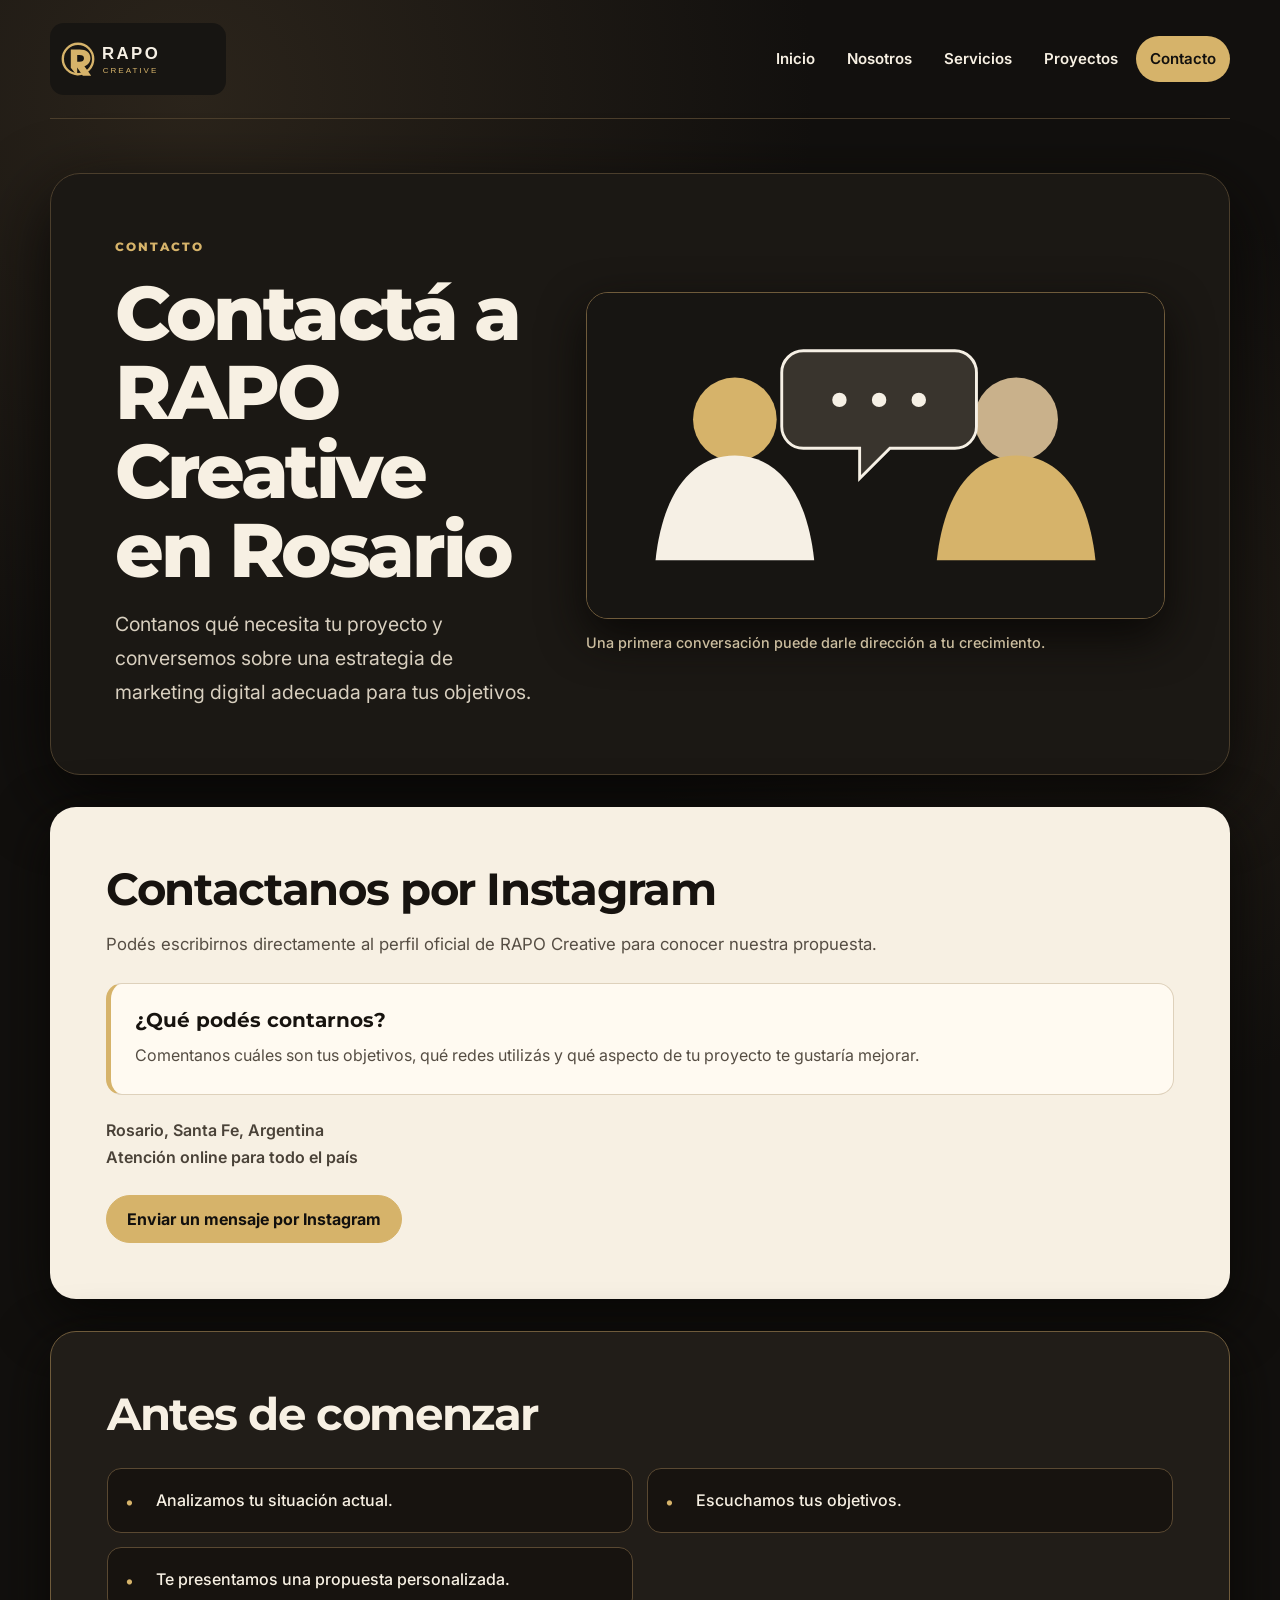
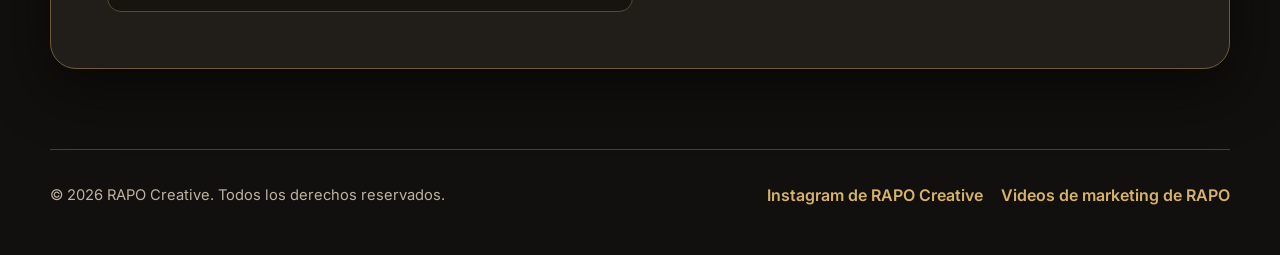
==== pages/contacto.html @ f34aa63b "feat: optimizar sitio RAPO para SEO y accesibilidad" ====
<!DOCTYPE html>
<html lang="es-AR">
<head>
  <meta charset="UTF-8">
  <meta name="viewport" content="width=device-width, initial-scale=1.0">
  <meta name="description" content="Contactá a RAPO Creative en Rosario para recibir una propuesta de community management, diseño web o estrategia para creadoras digitales.">
  <meta name="keywords" content="contacto agencia de marketing Rosario, presupuesto de community manager, presupuesto diseño web, consultoría de marketing digital, RAPO Creative">
  <meta name="author" content="RAPO Creative">
  <meta name="robots" content="index, follow">
  <meta name="theme-color" content="#12100e">
  <link rel="canonical" href="https://rapocreative.com.ar/pages/contacto.html">
  <link rel="icon" href="../assets/img/logo-rapo.svg" type="image/svg+xml">
  <meta property="og:locale" content="es_AR">
  <meta property="og:type" content="website">
  <meta property="og:site_name" content="RAPO Creative">
  <meta property="og:title" content="Contacto de RAPO Creative en Rosario">
  <meta property="og:description" content="Consultanos por servicios de community management, diseño web y estrategia digital.">
  <meta property="og:url" content="https://rapocreative.com.ar/pages/contacto.html">
  <meta name="twitter:card" content="summary">
  <link rel="preconnect" href="https://fonts.googleapis.com">
  <link rel="preconnect" href="https://fonts.gstatic.com" crossorigin>
  <link href="https://fonts.googleapis.com/css2?family=Inter:wght@400;500;600;700&amp;family=Montserrat:wght@600;700;800&amp;display=swap" rel="stylesheet">
  <link href="https://cdn.jsdelivr.net/npm/bootstrap@5.3.8/dist/css/bootstrap.min.css" rel="stylesheet" integrity="sha384-sRIl4kxILFvY47J16cr9ZwB07vP4J8+LH7qKQnuqkuIAvNWLzeN8tE5YBujZqJLB" crossorigin="anonymous">
  <link rel="stylesheet" href="../styles/styles.css">
  <title>Contacto de RAPO Creative en Rosario | Marketing digital</title>
</head>
<body class="site-body">
  <a class="skip-link" href="#contenido-principal">Saltar al contenido principal</a>
  <header class="site-header">
    <nav class="navbar navbar-expand-lg navbar-dark rapo-navbar" aria-label="Navegación principal">
      <div class="container-fluid px-0">
        <a class="navbar-brand logo-link" href="../index.html" aria-label="Ir al inicio de RAPO Creative">
          <img class="logo-image" src="../assets/img/logo-rapo.svg" alt="Logo de RAPO Creative" width="220" height="90">
        </a>
        <button class="navbar-toggler" type="button" data-bs-toggle="collapse" data-bs-target="#mainNav" aria-controls="mainNav" aria-expanded="false" aria-label="Abrir menú de navegación">
          <span class="navbar-toggler-icon"></span>
        </button>
        <div class="collapse navbar-collapse" id="mainNav">
          <ul class="navbar-nav ms-auto align-items-lg-center gap-lg-1">
            <li class="nav-item"><a class="nav-link menu-link" href="../index.html">Inicio</a></li>
            <li class="nav-item"><a class="nav-link menu-link" href="nosotros.html">Nosotros</a></li>
            <li class="nav-item"><a class="nav-link menu-link" href="servicios.html">Servicios</a></li>
            <li class="nav-item"><a class="nav-link menu-link" href="proyectos.html">Proyectos</a></li>
            <li class="nav-item"><a class="nav-link menu-link active" href="contacto.html" aria-current="page">Contacto</a></li>
          </ul>
        </div>
      </div>
    </nav>
  </header>

  <main class="site-main" id="contenido-principal">
    <section class="hero-section">
      <article class="hero-content">
        <p class="eyebrow-text">CONTACTO</p>
        <h1 class="page-title">Contactá a RAPO Creative en Rosario</h1>
        <p class="lead-text">Contanos qué necesita tu proyecto y conversemos sobre una estrategia de marketing digital adecuada para tus objetivos.</p>
      </article>

      <figure class="hero-figure">
        <img class="hero-image" src="../assets/img/contacto-agencia-marketing.svg" alt="Cliente conversando con el equipo de marketing digital de RAPO Creative" width="800" height="450" fetchpriority="high">
        <figcaption class="figure-caption">Una primera conversación puede darle dirección a tu crecimiento.</figcaption>
      </figure>
    </section>

    <section class="content-section" aria-labelledby="contacto-instagram-titulo">
      <h2 class="section-title" id="contacto-instagram-titulo">Contactanos por Instagram</h2>
      <p class="body-text">Podés escribirnos directamente al perfil oficial de RAPO Creative para conocer nuestra propuesta.</p>

      <article class="content-card">
        <h3 class="card-title">¿Qué podés contarnos?</h3>
        <p class="card-text">Comentanos cuáles son tus objetivos, qué redes utilizás y qué aspecto de tu proyecto te gustaría mejorar.</p>
      </article>

      <address class="contact-address">
        Rosario, Santa Fe, Argentina<br>
        Atención online para todo el país
      </address>

      <a class="btn rapo-btn rapo-btn--primary mt-4" href="https://www.instagram.com/rapocreative/" target="_blank" rel="me noopener noreferrer">Enviar un mensaje por Instagram</a>
    </section>

    <section class="content-section content-section--accent" aria-labelledby="antes-comenzar-titulo">
      <h2 class="section-title section-title--light" id="antes-comenzar-titulo">Antes de comenzar</h2>
      <ul class="feature-list">
        <li class="feature-item">Analizamos tu situación actual.</li>
        <li class="feature-item">Escuchamos tus objetivos.</li>
        <li class="feature-item">Te presentamos una propuesta personalizada.</li>
      </ul>
    </section>
  </main>

  <footer class="site-footer">
    <p class="copyright-text">&copy; 2026 RAPO Creative. Todos los derechos reservados.</p>
    <nav class="social-nav" aria-label="Redes sociales">
      <ul class="social-list">
        <li class="social-item"><a class="social-link" href="https://www.instagram.com/rapocreative/" target="_blank" rel="me noopener noreferrer">Instagram de RAPO Creative</a></li>
        <li class="social-item"><a class="social-link" href="https://www.instagram.com/rapocreative/reels/" target="_blank" rel="noopener noreferrer">Videos de marketing de RAPO</a></li>
      </ul>
    </nav>
  </footer>

  <script src="https://cdn.jsdelivr.net/npm/bootstrap@5.3.8/dist/js/bootstrap.bundle.min.js" integrity="sha384-FKyoEForCGlyvwx9Hj09JcYn3nv7wiPVlz7YYwJrWVcXK/BmnVDxM+D2scQbITxI" crossorigin="anonymous"></script>
</body>
</html>
---- styles/styles.css ----
/* ==================================================
   1. VARIABLES Y CONFIGURACIÓN GENERAL
   ================================================== */

:root {
  --rapo-bg: #12100e;
  --rapo-surface: #1b1814;
  --rapo-surface-strong: #211d18;
  --rapo-ivory: #f7f0e3;
  --rapo-ivory-soft: #fffaf1;
  --rapo-gold: #d6b36a;
  --rapo-gold-light: #f0d494;
  --rapo-border: #4b3e2c;
  --rapo-text-muted: #d8cfbf;
  --rapo-dark-text: #24201b;
  --rapo-shadow: #080706;
}

* {
  box-sizing: border-box;
}

html {
  scroll-behavior: smooth;
}

.skip-link {
  position: fixed;
  top: 12px;
  left: 12px;
  z-index: 1100;
  padding: 10px 16px;
  border-radius: 999px;
  background-color: var(--rapo-gold-light);
  color: var(--rapo-bg);
  font-weight: 800;
  text-decoration: none;
  transform: translateY(-160%);
  transition: transform 0.2s ease;
}

.skip-link:focus {
  outline: 3px solid var(--rapo-ivory);
  outline-offset: 3px;
  transform: translateY(0);
}

#contenido-principal {
  scroll-margin-top: 24px;
}

.site-body {
  min-height: 100vh;
  margin: 0;
  overflow-x: hidden;
  background-color: var(--rapo-bg);
  background-image:
    radial-gradient(circle at 15% 5%, #2b241b 0, transparent 30%),
    radial-gradient(circle at 85% 35%, #241e17 0, transparent 28%);
  color: var(--rapo-ivory);
  font-family: 'Inter', sans-serif;
  font-size: 1rem;
  font-weight: 400;
  line-height: 1.7;
}

/* ==================================================
   2. NAVBAR DE BOOTSTRAP PERSONALIZADA
   ================================================== */

.site-header {
  width: min(1180px, calc(100% - 24px));
  margin: 0 auto;
  padding: 18px 0;
  border-bottom: 1px solid var(--rapo-border);
}

.rapo-navbar {
  width: 100%;
  padding: 0;
}

.logo-link {
  display: inline-flex;
  margin: 0;
  padding: 0;
  border-radius: 14px;
  transition: transform 0.25s ease, filter 0.25s ease, box-shadow 0.25s ease;
}

.logo-link:hover {
  filter: brightness(1.12);
  transform: translateY(-2px);
}

.logo-link:focus-visible {
  outline: 3px solid var(--rapo-gold-light);
  outline-offset: 5px;
  box-shadow: 0 0 0 5px #12100e;
}

.logo-link:active {
  filter: brightness(0.94);
  transform: translateY(0) scale(0.98);
}

.logo-image {
  display: block;
  width: 164px;
  height: auto;
  border-radius: 14px;
}

.navbar-toggler {
  padding: 9px 11px;
  border: 1px solid var(--rapo-gold);
  border-radius: 12px;
  box-shadow: none;
  transition: background-color 0.2s ease, transform 0.2s ease, box-shadow 0.2s ease;
}

.navbar-toggler:hover {
  background-color: #d6b36a26;
  transform: translateY(-1px);
}

.navbar-toggler:focus {
  border-color: var(--rapo-gold-light);
  box-shadow: 0 0 0 4px #d6b36a40;
}

.navbar-toggler:active {
  background-color: var(--rapo-gold);
  transform: scale(0.96);
}

.navbar-collapse {
  padding: 16px 0 2px;
}

.rapo-navbar .navbar-nav .nav-link {
  display: block;
  margin: 3px 0;
  padding: 10px 14px;
  border-radius: 999px;
  color: var(--rapo-ivory);
  font-size: 0.94rem;
  font-weight: 600;
  text-decoration: none;
  transition: background-color 0.22s ease, color 0.22s ease, transform 0.22s ease, box-shadow 0.22s ease;
}

.rapo-navbar .navbar-nav .nav-link:hover {
  background-color: #d6b36a26;
  color: var(--rapo-gold-light);
  transform: translateX(4px);
}

.rapo-navbar .navbar-nav .nav-link:focus-visible {
  outline: 3px solid var(--rapo-gold-light);
  outline-offset: 2px;
  background-color: #d6b36a1f;
  color: var(--rapo-ivory);
}

.rapo-navbar .navbar-nav .nav-link:active {
  background-color: var(--rapo-gold-light);
  color: var(--rapo-bg);
  transform: scale(0.96);
}

.rapo-navbar .navbar-nav .nav-link.active,
.rapo-navbar .navbar-nav .nav-link.active:hover {
  background-color: var(--rapo-gold);
  color: var(--rapo-bg);
}

/* ==================================================
   3. CONTENIDO PRINCIPAL Y PORTADA
   ================================================== */

.site-main {
  width: min(1180px, calc(100% - 24px));
  margin: 0 auto;
  padding: 28px 0 56px;
}

.hero-section {
  display: flex;
  flex-direction: column;
  gap: 32px;
  margin-bottom: 32px;
  padding: clamp(28px, 5vw, 68px);
  overflow: hidden;
  border: 1px solid var(--rapo-border);
  border-radius: 30px;
  background-color: var(--rapo-surface);
  box-shadow: 0 24px 70px var(--rapo-shadow);
}

.hero-content {
  display: flex;
  flex-direction: column;
  gap: 18px;
  min-width: 0;
}

.eyebrow-text {
  margin: 0;
  color: var(--rapo-gold);
  font-family: 'Montserrat', sans-serif;
  font-size: 0.76rem;
  font-weight: 800;
  letter-spacing: 0.16em;
  line-height: 1.4;
}

.eyebrow-text--dark {
  color: #826023;
}

.page-title {
  margin: 0;
  color: var(--rapo-ivory);
  font-family: 'Montserrat', sans-serif;
  font-size: clamp(2.45rem, 6vw, 4.75rem);
  font-weight: 800;
  letter-spacing: -0.045em;
  line-height: 1.04;
}

.lead-text {
  margin: 0;
  color: var(--rapo-text-muted);
  font-size: clamp(1.04rem, 2vw, 1.22rem);
  font-weight: 400;
  line-height: 1.75;
}

.hero-actions {
  margin-top: 4px;
}

.hero-figure {
  margin: 0;
  min-width: 0;
}

.hero-image {
  display: block;
  width: 100%;
  height: auto;
  border: 1px solid #6f5b3b;
  border-radius: 22px;
  box-shadow: 0 18px 45px #0b0907;
}

.figure-caption {
  margin-top: 12px;
  color: #cbbd9f;
  font-size: 0.9rem;
  font-weight: 500;
}

/* Botones de Bootstrap con identidad RAPO */
.rapo-btn {
  min-height: 48px;
  padding: 11px 20px;
  border: 1px solid transparent;
  border-radius: 999px;
  font-family: 'Inter', sans-serif;
  font-weight: 700;
  transition: background-color 0.22s ease, border-color 0.22s ease, color 0.22s ease, transform 0.22s ease, box-shadow 0.22s ease;
}

.rapo-btn--primary {
  border-color: var(--rapo-gold);
  background-color: var(--rapo-gold);
  color: var(--rapo-bg);
}

.rapo-btn--secondary {
  border-color: #75613f;
  background-color: transparent;
  color: var(--rapo-ivory);
}

.rapo-btn:hover {
  border-color: var(--rapo-gold-light);
  background-color: var(--rapo-gold-light);
  color: var(--rapo-bg);
  transform: translateY(-3px);
  box-shadow: 0 10px 24px #08070680;
}

.rapo-btn:focus-visible {
  outline: 3px solid var(--rapo-gold-light);
  outline-offset: 4px;
  box-shadow: 0 0 0 5px #12100e;
}

.rapo-btn:active,
.rapo-btn.btn:active {
  border-color: #b48f44;
  background-color: #b48f44;
  color: var(--rapo-bg);
  transform: translateY(0) scale(0.97);
  box-shadow: none;
}

/* ==================================================
   4. SECCIONES, TARJETAS Y LISTAS
   ================================================== */

.content-section {
  margin-top: 32px;
  padding: clamp(28px, 5vw, 56px);
  border-radius: 26px;
  background-color: var(--rapo-ivory);
  color: var(--rapo-dark-text);
  box-shadow: 0 18px 55px #090806;
}

.content-section--accent {
  border: 1px solid #6f5b3b;
  background-color: var(--rapo-surface-strong);
  color: var(--rapo-ivory);
}

.section-title {
  max-width: 820px;
  margin: 0 0 14px;
  color: #17130f;
  font-family: 'Montserrat', sans-serif;
  font-size: clamp(1.8rem, 4vw, 2.8rem);
  font-weight: 700;
  letter-spacing: -0.03em;
  line-height: 1.2;
}

.section-title--light {
  color: var(--rapo-ivory);
}

.body-text {
  max-width: 850px;
  margin: 0 0 24px;
  color: #554d43;
  font-size: 1.05rem;
}

.body-text--light {
  color: var(--rapo-text-muted);
}

.content-card,
.service-card,
.project-card {
  border: 1px solid #ded1bb;
  border-left: 5px solid var(--rapo-gold);
  border-radius: 16px;
  background-color: var(--rapo-ivory-soft);
  color: var(--rapo-dark-text);
  box-shadow: none;
  transition: transform 0.24s ease, border-color 0.24s ease, box-shadow 0.24s ease, background-color 0.24s ease;
}

.content-card {
  margin-top: 18px;
  padding: 24px;
}

.service-card .card-body,
.project-card .card-body {
  padding: 26px;
}

.content-card:hover,
.service-card:hover,
.project-card:hover {
  border-color: #c5a35d;
  background-color: #fffdf8;
  transform: translateY(-6px);
  box-shadow: 0 16px 30px #3a2d171f;
}

.content-card:focus,
.service-card:focus,
.project-card:focus {
  outline: 3px solid #a47e35;
  outline-offset: 4px;
  transform: translateY(-3px);
}

.content-card:active,
.service-card:active,
.project-card:active {
  background-color: #f4e7d1;
  transform: translateY(-1px) scale(0.99);
  box-shadow: 0 6px 16px #3a2d171a;
}

.card-title {
  margin: 0 0 9px;
  color: #17130f;
  font-family: 'Montserrat', sans-serif;
  font-size: 1.23rem;
  font-weight: 700;
  line-height: 1.3;
}

.card-text {
  margin: 0;
  color: #554d43;
}

.service-number,
.project-tag {
  display: inline-block;
  margin-bottom: 22px;
  color: #826023;
  font-family: 'Montserrat', sans-serif;
  font-size: 0.78rem;
  font-weight: 800;
  letter-spacing: 0.12em;
}

.feature-list,
.process-list {
  display: grid;
  grid-template-columns: minmax(0, 1fr);
  gap: 14px;
  margin: 26px 0 0;
  padding: 0;
  list-style: none;
}

.feature-item,
.process-item {
  position: relative;
  padding: 18px 18px 18px 48px;
  border: 1px solid #5a4932;
  border-radius: 14px;
  background-color: #17130f;
  color: var(--rapo-ivory);
  font-weight: 500;
}

.feature-item::before,
.process-item::before {
  position: absolute;
  top: 17px;
  left: 18px;
  color: var(--rapo-gold);
  font-family: 'Montserrat', sans-serif;
  font-size: 1.15rem;
  font-weight: 800;
}

.feature-item::before {
  content: '•';
}

.process-list {
  counter-reset: process-step;
}

.process-item {
  counter-increment: process-step;
}

.process-item::before {
  content: counter(process-step) '.';
}

/* ==================================================
   5. CAROUSEL DE BOOTSTRAP
   ================================================== */

.gallery-heading {
  margin-bottom: 28px;
}

.rapo-carousel {
  overflow: hidden;
  border: 1px solid #6f5b3b;
  border-radius: 24px;
  background-color: #15120f;
  box-shadow: 0 20px 46px #08070680;
}

.rapo-carousel .carousel-inner {
  border-radius: 23px;
}

.carousel-panel {
  display: grid;
  grid-template-columns: minmax(0, 1fr);
  min-height: 470px;
  background-color: #17130f;
  transition: background-color 0.3s ease, filter 0.3s ease, transform 0.3s ease;
}

.carousel-panel:hover {
  background-color: #1e1913;
}

.carousel-panel:focus {
  outline: 3px solid var(--rapo-gold-light);
  outline-offset: -7px;
  filter: brightness(1.05);
}

.carousel-panel:active {
  filter: brightness(0.93);
  transform: scale(0.995);
}

.carousel-image {
  width: 100%;
  height: 270px;
  object-fit: cover;
  object-position: center;
}

.carousel-copy {
  display: flex;
  flex-direction: column;
  justify-content: center;
  padding: 36px 52px 72px;
}

.carousel-copy h3 {
  margin: 0 0 12px;
  color: var(--rapo-ivory);
  font-family: 'Montserrat', sans-serif;
  font-size: clamp(1.65rem, 4vw, 2.55rem);
  font-weight: 700;
}

.carousel-copy p {
  margin: 0;
  color: var(--rapo-text-muted);
}

.carousel-copy .carousel-kicker {
  margin-bottom: 12px;
  color: var(--rapo-gold);
  font-size: 0.74rem;
  font-weight: 800;
  letter-spacing: 0.12em;
}

.rapo-carousel .carousel-indicators {
  gap: 8px;
  margin-bottom: 20px;
}

.rapo-carousel .carousel-indicators [data-bs-target] {
  width: 32px;
  height: 5px;
  margin: 0;
  border: 0;
  border-radius: 999px;
  background-color: #f7f0e3;
  transition: width 0.22s ease, background-color 0.22s ease, transform 0.22s ease;
}

.rapo-carousel .carousel-indicators [data-bs-target]:hover,
.rapo-carousel .carousel-indicators [data-bs-target]:focus-visible {
  width: 44px;
  background-color: var(--rapo-gold-light);
  outline: none;
}

.rapo-carousel .carousel-indicators [data-bs-target]:active {
  transform: scaleX(0.86);
}

.rapo-carousel .carousel-indicators .active {
  width: 48px;
  background-color: var(--rapo-gold);
}

.rapo-carousel .carousel-control-prev,
.rapo-carousel .carousel-control-next {
  width: 48px;
  height: 48px;
  top: 50%;
  margin: 0 12px;
  border: 1px solid #d6b36a80;
  border-radius: 50%;
  background-color: #12100ed9;
  opacity: 1;
  transform: translateY(-50%);
  transition: background-color 0.2s ease, transform 0.2s ease, box-shadow 0.2s ease;
}

.rapo-carousel .carousel-control-prev:hover,
.rapo-carousel .carousel-control-next:hover {
  background-color: var(--rapo-gold);
  transform: translateY(-50%) scale(1.08);
}

.rapo-carousel .carousel-control-prev:focus-visible,
.rapo-carousel .carousel-control-next:focus-visible {
  outline: 3px solid var(--rapo-gold-light);
  outline-offset: 3px;
  box-shadow: 0 0 0 4px #12100e;
}

.rapo-carousel .carousel-control-prev:active,
.rapo-carousel .carousel-control-next:active {
  background-color: #b48f44;
  transform: translateY(-50%) scale(0.93);
}

/* ==================================================
   6. ACORDEÓN DE BOOTSTRAP
   ================================================== */

.rapo-accordion {
  margin-top: 28px;
  --bs-accordion-border-color: #5a4932;
  --bs-accordion-border-radius: 14px;
  --bs-accordion-inner-border-radius: 13px;
}

.rapo-accordion .accordion-item {
  overflow: hidden;
  border-color: #5a4932;
  background-color: #17130f;
  color: var(--rapo-ivory);
}

.rapo-accordion .accordion-button {
  background-color: #17130f;
  color: var(--rapo-ivory);
  font-family: 'Montserrat', sans-serif;
  font-weight: 700;
  box-shadow: none;
  transition: background-color 0.22s ease, color 0.22s ease, padding-left 0.22s ease;
}

.rapo-accordion .accordion-button:not(.collapsed) {
  background-color: var(--rapo-gold);
  color: var(--rapo-bg);
}

.rapo-accordion .accordion-button:hover {
  background-color: #2a231a;
  color: var(--rapo-gold-light);
  padding-left: 24px;
}

.rapo-accordion .accordion-button:not(.collapsed):hover {
  background-color: var(--rapo-gold-light);
  color: var(--rapo-bg);
}

.rapo-accordion .accordion-button:focus-visible {
  outline: 3px solid var(--rapo-gold-light);
  outline-offset: -4px;
  box-shadow: none;
}

.rapo-accordion .accordion-button:active {
  background-color: #b48f44;
  color: var(--rapo-bg);
}

.rapo-accordion .accordion-button::after {
  filter: invert(88%) sepia(33%) saturate(650%) hue-rotate(352deg) brightness(95%);
}

.rapo-accordion .accordion-button:not(.collapsed)::after {
  filter: brightness(0.2);
}

.rapo-accordion .accordion-body {
  color: var(--rapo-text-muted);
}

/* ==================================================
   7. MOBILE FIRST: GRID, FLEXBOX Y BOX MODEL
   ================================================== */

.layout-grid .site-main {
  display: flex;
  flex-direction: column;
  gap: 32px;
}

.layout-grid .hero-section {
  display: grid;
  grid-template-columns: minmax(0, 1fr);
  grid-template-areas:
    'contenido'
    'imagen';
  align-items: center;
  gap: 32px;
  margin-bottom: 0;
}

.layout-grid .hero-content {
  grid-area: contenido;
}

.layout-grid .hero-figure {
  grid-area: imagen;
}

.layout-grid .content-section {
  margin-top: 0;
}

.project-cards {
  margin-top: 8px;
}

.service-grid {
  margin-top: 8px;
}

.contact-address {
  margin: 22px 0 0;
  color: #4a4238;
  font-style: normal;
  font-weight: 600;
  line-height: 1.7;
}

/* ==================================================
   8. PIE DE PÁGINA Y ENLACES
   ================================================== */

.site-footer {
  display: flex;
  flex-direction: column;
  align-items: flex-start;
  justify-content: space-between;
  gap: 24px;
  width: min(1180px, calc(100% - 24px));
  margin: 0 auto;
  padding: 32px 0 46px;
  border-top: 1px solid var(--rapo-border);
}

.copyright-text {
  margin: 0;
  color: #bdb2a1;
  font-size: 0.92rem;
}

.social-list {
  display: flex;
  flex-wrap: wrap;
  gap: 18px;
  margin: 0;
  padding: 0;
  list-style: none;
}

.social-link {
  display: inline-block;
  color: var(--rapo-gold);
  font-weight: 600;
  text-decoration: none;
  transition: color 0.2s ease, transform 0.2s ease, text-decoration-color 0.2s ease;
}

.social-link:hover {
  color: var(--rapo-ivory);
  text-decoration: underline;
  text-decoration-color: var(--rapo-gold);
  text-underline-offset: 5px;
  transform: translateY(-2px);
}

.social-link:focus-visible {
  outline: 3px solid var(--rapo-gold-light);
  outline-offset: 4px;
  border-radius: 4px;
  color: var(--rapo-ivory);
}

.social-link:active {
  color: #b48f44;
  transform: translateY(0) scale(0.96);
}

/* ==================================================
   9. AJUSTES RESPONSIVOS MOBILE FIRST
   ================================================== */

@media (max-width: 575.98px) {
  .site-header,
  .site-main,
  .site-footer {
    width: min(100% - 32px, 1180px);
  }

  .site-header {
    padding: 14px 0;
  }

  .logo-image {
    width: 132px;
  }

  .navbar-toggler {
    padding: 7px 9px;
  }

  .site-main {
    padding: 20px 0 48px;
  }

  .hero-section {
    gap: 24px;
    margin-bottom: 24px;
    padding: 24px;
    border-radius: 22px;
  }

  .page-title {
    font-size: clamp(2rem, 11vw, 2.8rem);
    line-height: 1.08;
  }

  .lead-text {
    font-size: 1rem;
    line-height: 1.65;
  }

  .hero-actions,
  .hero-actions .rapo-btn {
    width: 100%;
  }

  .content-section {
    margin-top: 24px;
    padding: 24px;
    border-radius: 22px;
  }

  .section-title {
    font-size: clamp(1.65rem, 8vw, 2.15rem);
  }

  .service-card .card-body,
  .project-card .card-body {
    padding: 22px;
  }

  .carousel-panel {
    min-height: 0;
  }

  .carousel-image {
    height: 210px;
  }

  .carousel-copy {
    padding: 30px 24px 76px;
  }

  .rapo-carousel .carousel-control-prev,
  .rapo-carousel .carousel-control-next {
    width: 42px;
    height: 42px;
    margin: 0 8px;
  }

  .rapo-carousel .carousel-indicators [data-bs-target] {
    width: 24px;
  }

  .rapo-carousel .carousel-indicators .active {
    width: 36px;
  }

  .rapo-accordion .accordion-button {
    padding: 16px;
    font-size: 0.96rem;
    line-height: 1.4;
  }

  .site-footer {
    padding: 28px 0 36px;
  }
}

@media (min-width: 576px) {
  .site-header,
  .site-main,
  .site-footer {
    width: min(1180px, calc(100% - 40px));
  }

  .hero-actions {
    align-items: center;
  }
}

@media (min-width: 768px) and (max-width: 991.98px) {
  .site-main {
    padding: 40px 0 64px;
  }

  .hero-section {
    padding: 44px;
  }

  .content-section {
    padding: 44px;
  }

  .carousel-image {
    height: 340px;
  }

  .feature-list,
  .process-list {
    grid-template-columns: repeat(2, minmax(0, 1fr));
  }
}

/* ==================================================
   10. BREAKPOINT DE ESCRITORIO
   ================================================== */

@media (min-width: 992px) {
  .site-header {
    width: min(1180px, calc(100% - 40px));
    padding: 23px 0;
  }

  .logo-image {
    width: 176px;
  }

  .navbar-collapse {
    padding: 0;
  }

  .rapo-navbar .navbar-nav .nav-link {
    margin: 0;
  }

  .rapo-navbar .navbar-nav .nav-link:hover {
    transform: translateY(-2px);
  }

  .site-main,
  .site-footer {
    width: min(1180px, calc(100% - 40px));
  }

  .site-main {
    padding: 54px 0 80px;
  }

  .hero-section {
    flex-direction: row;
    align-items: center;
    gap: 52px;
  }

  .hero-content {
    flex: 1 1 42%;
  }

  .hero-figure {
    flex: 1 1 58%;
  }

  .layout-grid .hero-section {
    grid-template-columns: minmax(0, 0.92fr) minmax(0, 1.08fr);
    grid-template-areas: 'contenido imagen';
    gap: 52px;
  }

  .carousel-panel {
    grid-template-columns: minmax(0, 1.12fr) minmax(320px, 0.88fr);
    min-height: 420px;
  }

  .carousel-image {
    height: 100%;
    min-height: 420px;
  }

  .carousel-copy {
    padding: 58px 64px;
  }

  .feature-list,
  .process-list {
    grid-template-columns: repeat(2, minmax(0, 1fr));
  }

  .site-footer {
    flex-direction: row;
    align-items: center;
  }
}

@media (prefers-reduced-motion: reduce) {
  *,
  *::before,
  *::after {
    scroll-behavior: auto !important;
    transition-duration: 0.01ms !important;
    animation-duration: 0.01ms !important;
    animation-iteration-count: 1 !important;
  }
}
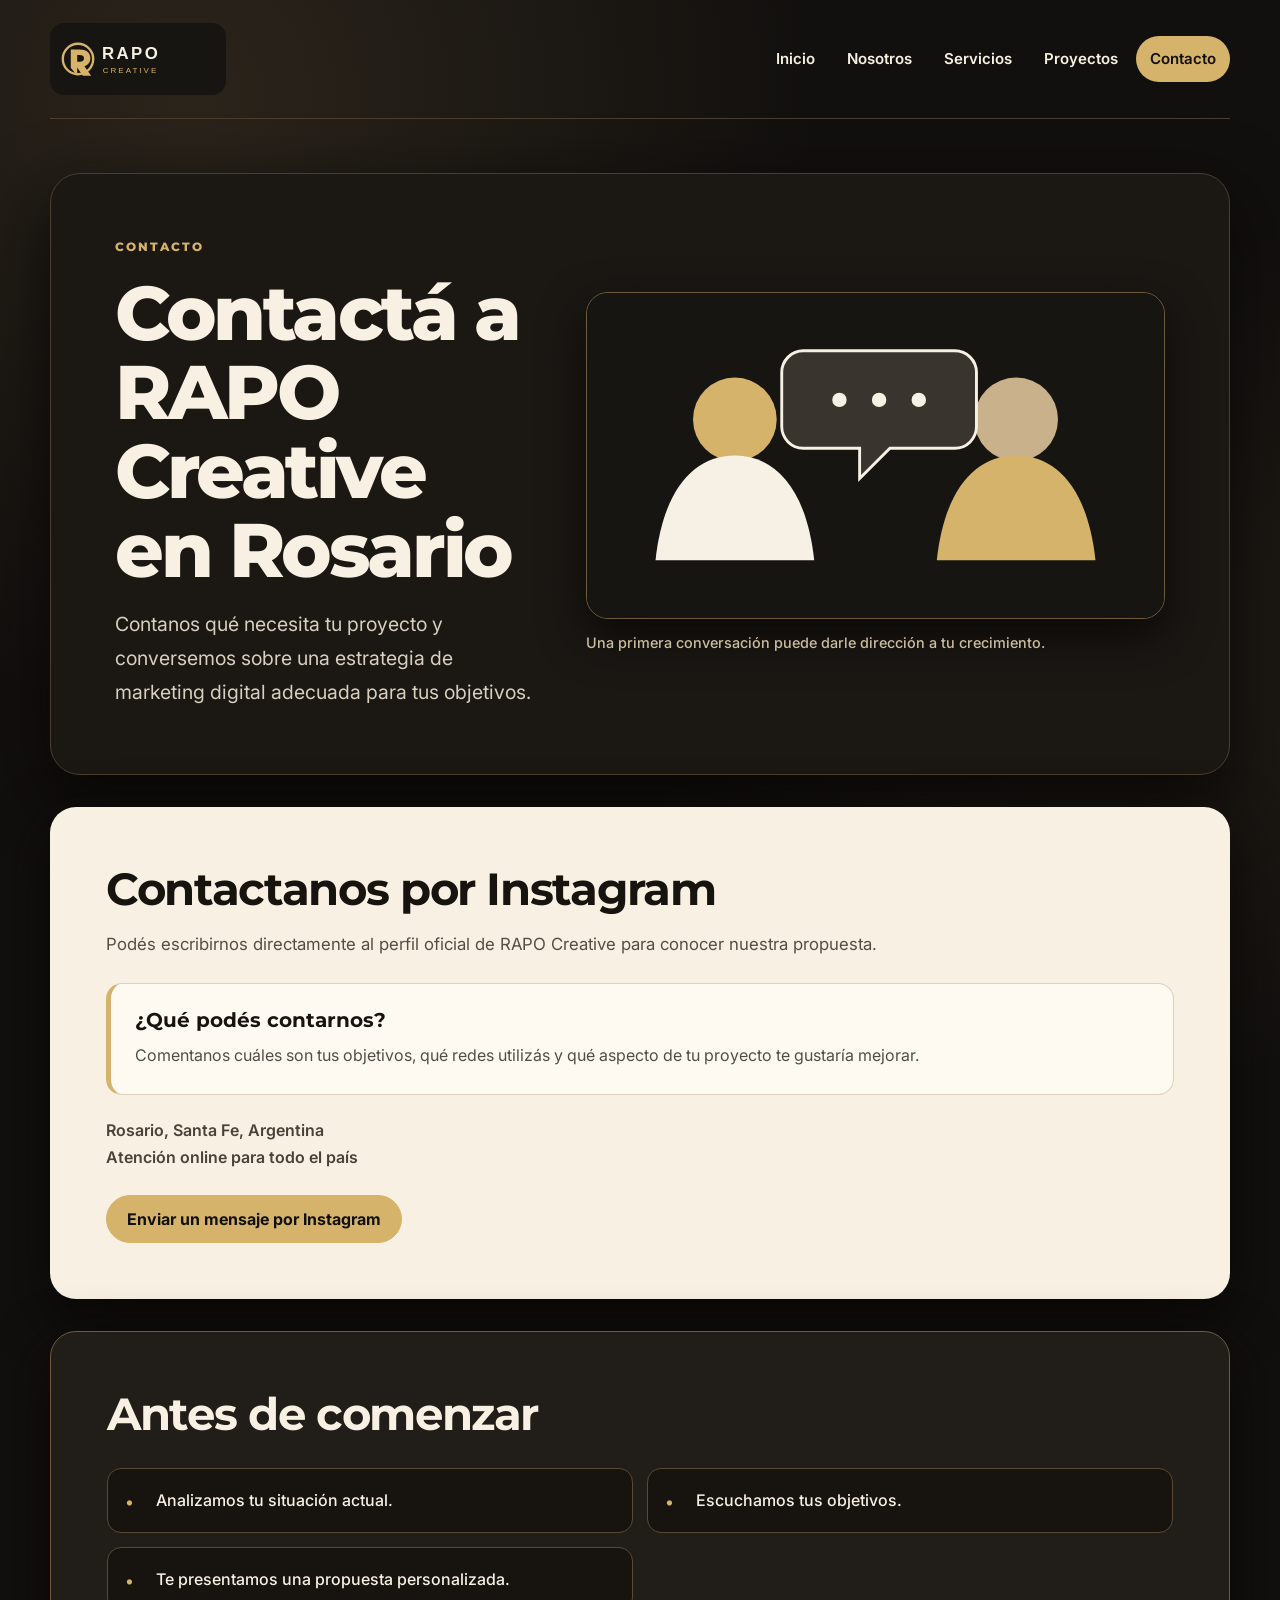
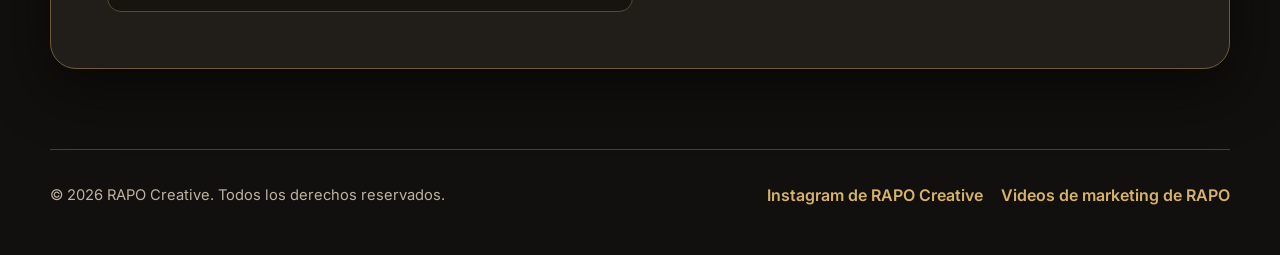
==== commit 3a0e8fc8: "feat: integrar animaciones en contacto.html" ====
--- a/pages/contacto.html
+++ b/pages/contacto.html
@@ -21,6 +21,7 @@
   <link rel="preconnect" href="https://fonts.gstatic.com" crossorigin>
   <link href="https://fonts.googleapis.com/css2?family=Inter:wght@400;500;600;700&amp;family=Montserrat:wght@600;700;800&amp;display=swap" rel="stylesheet">
   <link href="https://cdn.jsdelivr.net/npm/bootstrap@5.3.8/dist/css/bootstrap.min.css" rel="stylesheet" integrity="sha384-sRIl4kxILFvY47J16cr9ZwB07vP4J8+LH7qKQnuqkuIAvNWLzeN8tE5YBujZqJLB" crossorigin="anonymous">
+  <link rel="stylesheet" href="https://cdnjs.cloudflare.com/ajax/libs/animate.css/4.1.1/animate.min.css">
   <link rel="stylesheet" href="../styles/styles.css">
   <title>Contacto de RAPO Creative en Rosario | Marketing digital</title>
 </head>
@@ -50,13 +51,13 @@
 
   <main class="site-main" id="contenido-principal">
     <section class="hero-section">
-      <article class="hero-content">
+      <article class="hero-content animate__animated animate__fadeInUp">
         <p class="eyebrow-text">CONTACTO</p>
         <h1 class="page-title">Contactá a RAPO Creative en Rosario</h1>
         <p class="lead-text">Contanos qué necesita tu proyecto y conversemos sobre una estrategia de marketing digital adecuada para tus objetivos.</p>
       </article>
 
-      <figure class="hero-figure">
+      <figure class="hero-figure rapo-enter">
         <img class="hero-image" src="../assets/img/contacto-agencia-marketing.svg" alt="Cliente conversando con el equipo de marketing digital de RAPO Creative" width="800" height="450" fetchpriority="high">
         <figcaption class="figure-caption">Una primera conversación puede darle dirección a tu crecimiento.</figcaption>
       </figure>
--- a/styles/styles.css
+++ b/styles/styles.css
@@ -425,6 +425,111 @@
   letter-spacing: 0.12em;
 }
 
+/* Clientes de RAPO Creative */
+.clients-section {
+  padding: clamp(30px, 4vw, 44px);
+  border: 1px solid var(--rapo-border);
+  background:
+    radial-gradient(circle at 50% 0, #2d261d 0, transparent 58%),
+    var(--rapo-surface);
+  color: var(--rapo-ivory);
+  box-shadow: 0 18px 55px #090806;
+}
+
+.clients-section .section-title {
+  max-width: 760px;
+  margin: 0 auto 26px;
+  color: var(--rapo-ivory);
+  font-size: clamp(1.55rem, 3vw, 2.25rem);
+  text-align: center;
+}
+
+.clients-section .section-title::after {
+  display: block;
+  width: 58px;
+  height: 3px;
+  margin: 18px auto 0;
+  border-radius: 999px;
+  background-color: var(--rapo-gold);
+  content: '';
+}
+
+.clients-grid {
+  display: grid;
+  grid-template-columns: repeat(2, minmax(0, 1fr));
+  gap: 1px;
+  margin: 0;
+  padding: 0;
+  overflow: hidden;
+  border: 1px solid #6f5b3b;
+  border-radius: 18px;
+  background-color: #c9aa6b;
+  list-style: none;
+}
+
+.client-card {
+  min-width: 0;
+  background-color: #fffdf8;
+  transition: background-color 0.24s ease;
+}
+
+.client-card:hover {
+  background-color: #f7ead4;
+}
+
+.client-link {
+  display: grid;
+  place-items: center;
+  height: 100%;
+  min-height: 132px;
+  padding: 14px;
+  color: var(--rapo-dark-text);
+  text-align: center;
+  text-decoration: none;
+}
+
+.client-link:focus-visible {
+  outline: 3px solid #a47e35;
+  outline-offset: -5px;
+}
+
+.client-logo-frame {
+  display: flex;
+  align-items: center;
+  justify-content: center;
+  width: 100%;
+  height: 104px;
+  background-color: transparent;
+}
+
+.client-card--nes,
+.client-card--nes:hover,
+.client-logo-frame--nes {
+  background-color: #62666b;
+}
+
+.client-logo {
+  display: block;
+  width: auto;
+  max-width: 100%;
+  height: auto;
+  max-height: 100%;
+  object-fit: contain;
+  object-position: center;
+}
+
+.client-card--atrec .client-logo {
+  width: 100%;
+}
+
+.client-card--enki .client-logo,
+.client-card--cayrd .client-logo,
+.client-card--cavi .client-logo,
+.client-card--schiavo .client-logo,
+.client-card--nes .client-logo {
+  max-width: 98px;
+}
+
 .feature-list,
 .process-list {
   display: grid;
@@ -901,6 +1006,10 @@
   .hero-actions {
     align-items: center;
   }
+
+  .clients-grid {
+    grid-template-columns: repeat(3, minmax(0, 1fr));
+  }
 }
 
 @media (min-width: 768px) and (max-width: 991.98px) {
@@ -924,6 +1033,7 @@
   .process-list {
     grid-template-columns: repeat(2, minmax(0, 1fr));
   }
+
 }
 
 /* ==================================================
@@ -998,6 +1108,14 @@
   .feature-list,
   .process-list {
     grid-template-columns: repeat(2, minmax(0, 1fr));
+  }
+
+  .clients-grid {
+    grid-template-columns: repeat(6, minmax(0, 1fr));
+  }
+
+  .client-link {
+    min-height: 142px;
   }
 
   .site-footer {
